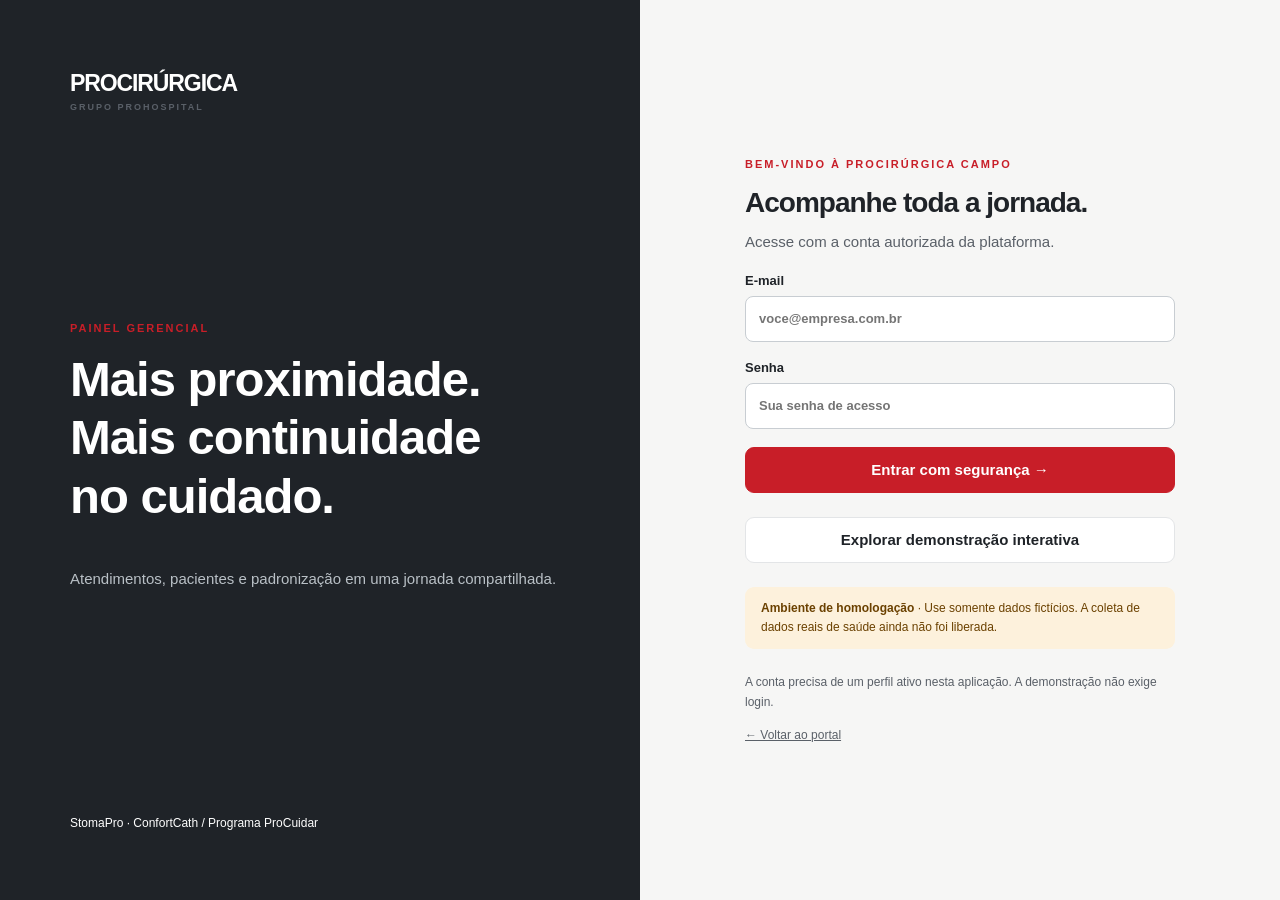
==== index.html @ dec79fa8 "feat: publicar portal de homologação Procirúrgica Campo" ====
<!doctype html><html lang="pt-BR"><head><meta charset="UTF-8"><meta name="viewport" content="width=device-width,initial-scale=1"><meta name="theme-color" content="#C81E28"><meta name="robots" content="noindex,nofollow"><meta name="description" content="Procirúrgica Campo — gestão de atendimentos, acompanhamento e padronização de produtos."><title>Procirúrgica Campo · Grupo Prohospital</title><link rel="icon" href="/icon.svg" type="image/svg+xml"><link rel="manifest" href="/manifest.webmanifest"><link rel="stylesheet" href="/style.css"></head><body><div id="app"><div class="loading">Preparando seu ambiente…</div></div><div id="toast" role="status" aria-live="polite"></div><dialog id="modal"></dialog><script type="module" src="/app.js"></script></body></html>
---- style.css ----
:root{--red:#c81e28;--ink:#1f2328;--muted:#5a6068;--bg:#f6f6f5;--line:#e3e5e7;--blue:#0e6a99;--green:#1d6b3a;font-family:Montserrat,Inter,Arial,sans-serif;color:var(--ink);background:var(--bg);font-size:15px}*{box-sizing:border-box}body{margin:0}button,input,select,textarea{font:inherit}button,a,input,select,textarea{touch-action:manipulation}button,a{transition:background .15s}a{color:inherit}button{cursor:pointer}button:disabled{cursor:not-allowed;opacity:.5}button:focus-visible,a:focus-visible,input:focus-visible,select:focus-visible,textarea:focus-visible{outline:3px solid #0e6a99;outline-offset:3px}h1,h2,h3,p{margin-top:0}h1{font-size:32px;letter-spacing:-1px;line-height:1.2}h2{font-size:21px;letter-spacing:-.4px}h3{font-size:17px}p{line-height:1.65;color:var(--muted)}.wordmark{font-size:23px;font-weight:850;letter-spacing:-1.1px;color:var(--red);text-decoration:none}.submark{display:block;font-size:9px;font-weight:700;letter-spacing:2px;color:var(--muted);margin-top:5px}.btn{min-height:46px;border:1px solid var(--line);background:white;border-radius:9px;padding:12px 18px;color:var(--ink);text-decoration:none;display:inline-flex;align-items:center;justify-content:center;gap:9px;font-weight:650}.btn:hover{background:#f1f2f1}.btn.primary{background:var(--red);color:white;border-color:var(--red)}.btn.primary:hover{background:#a8171f}.btn.blue{background:var(--blue);border-color:var(--blue);color:white}.btn.ghost{background:transparent}.badge{display:inline-flex;align-items:center;gap:6px;background:#f1f2f1;padding:6px 9px;font-size:11px;border-radius:6px;font-weight:700;white-space:nowrap}.badge.red{color:#9e1820;background:#fce8e9}.badge.blue{color:#0a4f73;background:#e3f1f8}.badge.green{color:#1d6b3a;background:#e5f4ea}.badge.amber{color:#6b4100;background:#fdf1dc}.eyebrow{text-transform:uppercase;letter-spacing:2px;font-size:11px;font-weight:800;color:var(--red);margin-bottom:16px}.row{display:flex;gap:12px;align-items:center;flex-wrap:wrap}.between{justify-content:space-between}.muted{color:var(--muted)}.small{font-size:12px}.card{background:white;border:1px solid var(--line);border-radius:15px;padding:24px}.grid{display:grid;grid-template-columns:repeat(2,minmax(0,1fr));gap:20px}.landing{max-width:1200px;margin:auto;padding:32px}.landing header{display:flex;justify-content:space-between;align-items:center;gap:24px}.hero{display:grid;grid-template-columns:1.2fr 1fr;gap:70px;align-items:center;padding:85px 0 60px}.hero h1{font-size:57px;max-width:650px;letter-spacing:-2.7px}.hero h1 em{font-style:normal;color:var(--red)}.hero p{max-width:540px;font-size:17px}.hero-art{background:var(--ink);border-radius:24px;padding:32px;position:relative;color:white}.hero-art p{color:#c1c6cc}.hero-art h2{font-size:28px}.mini-card{background:#ffffff0c;border:1px solid #ffffff24;border-radius:12px;padding:18px;margin-top:14px}.mini-card .muted{color:#b9c0c6}.mini-card strong{display:block;margin:9px 0}.path{display:flex;gap:7px;align-items:center;margin:26px 0}.path span{height:5px;flex:1;border-radius:3px;background:#ffffff26}.path span:first-child,.path span:nth-child(2){background:var(--red)}.feature-icon{font-size:24px;color:var(--red);margin-bottom:18px}.landing-footer{border-top:1px solid var(--line);padding:28px 0;display:flex;justify-content:space-between;margin-top:40px;color:var(--muted);font-size:12px}.notice{padding:12px 16px;border-radius:9px;background:#fdf1dc;color:#6b4100;line-height:1.6;font-size:12px}.login-wrap{min-height:100vh;display:grid;grid-template-columns:1fr 1fr}.login-story{background:var(--ink);padding:70px;color:white;display:flex;flex-direction:column;justify-content:space-between}.login-story h1{font-size:49px;max-width:530px}.login-story p{color:#b9c0c6}.login-story .wordmark{color:white}.login-form{display:flex;align-items:center;justify-content:center;padding:40px}.login-box{max-width:430px;width:100%}.login-box h1{font-size:28px;margin-bottom:10px}label.field{display:flex;flex-direction:column;gap:8px;font-size:13px;font-weight:650;margin:18px 0}input,select,textarea{width:100%;padding:13px;border:1px solid #c8cdd2;border-radius:8px;background:white;color:var(--ink);min-height:46px}textarea{min-height:100px;resize:vertical}label.check{display:flex;align-items:flex-start;gap:10px;font-size:13px;line-height:1.65;margin:15px 0}label.check input{width:20px;min-height:20px;flex-shrink:0;margin-top:2px;accent-color:var(--red)}.full{width:100%}.shell{display:grid;grid-template-columns:244px 1fr;min-height:100vh}.sidebar{background:white;border-right:1px solid var(--line);padding:30px 20px;display:flex;flex-direction:column;position:sticky;top:0;height:100vh}.sidebar .wordmark{font-size:21px;margin:0 7px}.workspace{margin:32px 0 18px;padding:12px;background:var(--bg);border-radius:9px;font-size:11px;line-height:1.7}.nav{display:flex;flex-direction:column;gap:6px}.nav a{text-decoration:none;min-height:46px;padding:13px 14px;font-size:13px;border-radius:9px;display:flex;gap:12px;font-weight:600;color:var(--muted)}.nav a.active{background:#fce8e9;color:#9e1820}.nav a:hover{background:var(--bg)}.sidebar-foot{margin-top:auto;padding:22px 8px 0;font-size:11px;color:var(--muted)}.main{min-width:0}.topbar{height:82px;border-bottom:1px solid var(--line);display:flex;align-items:center;justify-content:space-between;gap:20px;padding:0 36px;background:#ffffffb8}.avatar{background:var(--ink);color:white;border-radius:50%;width:35px;height:35px;display:grid;place-items:center;font-size:12px;font-weight:700}.content{padding:30px 36px;max-width:1550px;margin:auto}.page-head{display:flex;justify-content:space-between;align-items:center;gap:20px;margin-bottom:25px}.page-head h1{font-size:29px;margin-bottom:7px}.page-head p{font-size:13px;margin:0}.stats{display:grid;grid-template-columns:repeat(4,minmax(0,1fr));gap:16px;margin:24px 0}.stat{padding:22px;background:white;border:1px solid var(--line);border-radius:12px}.stat p{font-size:12px;margin-bottom:20px}.stat strong{font-size:34px;letter-spacing:-1px}.stat small{display:block;font-size:11px;color:var(--muted);margin-top:12px}.stat:first-child{border-top:3px solid var(--red)}.section-title{display:flex;justify-content:space-between;align-items:center;gap:12px;margin-bottom:20px}.section-title h2{margin:0}.bar{height:8px;background:#f1f2f1;border-radius:6px;overflow:hidden;margin:10px 0 18px}.bar i{display:block;height:100%;background:var(--red);width:0}.empty{text-align:center;padding:38px 24px;color:var(--muted)}.empty strong{display:block;color:var(--ink);margin:12px;font-size:16px}.table-wrap{overflow:auto}table{width:100%;border-collapse:collapse;text-align:left;font-size:12px;white-space:nowrap}th{font-size:10px;text-transform:uppercase;letter-spacing:.7px;color:var(--muted);background:var(--bg)}td,th{padding:15px;border-bottom:1px solid var(--line)}td b{font-size:13px}.toolbar{display:flex;gap:12px;margin-bottom:20px}.toolbar input{max-width:350px}.toolbar select{max-width:210px}.list-item{padding:17px 0;border-bottom:1px solid var(--line)}.list-item:last-child{border:0}.list-item strong{font-size:13px}.list-item p{margin:7px 0 0;font-size:12px}.cards-3{display:grid;grid-template-columns:repeat(3,minmax(0,1fr));gap:16px}.action-card{display:block;text-decoration:none;border-top:3px solid var(--red)}.action-card.blue{border-color:var(--blue)}.action-card h2{margin:20px 0 10px}.action-card p{font-size:12px}.loading{padding:70px;text-align:center}dialog{border:0;border-radius:16px;padding:0;max-width:820px;width:calc(100% - 30px);max-height:91vh;box-shadow:0 20px 100px #0004}dialog::backdrop{background:#11182780}.modal-head{padding:24px;border-bottom:1px solid var(--line);display:flex;justify-content:space-between;align-items:center}.modal-head h2{margin:0}.modal-body{padding:0 24px 24px}.modal-actions{display:flex;justify-content:flex-end;gap:12px;margin-top:24px}.form-grid{display:grid;grid-template-columns:repeat(2,minmax(0,1fr));gap:0 20px}.form-grid .wide{grid-column:1/-1}fieldset{border:1px solid var(--line);border-radius:10px;margin:18px 0;padding:16px}legend{font-size:13px;font-weight:700}#toast{display:none;position:fixed;bottom:25px;right:25px;max-width:430px;background:var(--ink);color:white;padding:16px 22px;border-radius:12px;z-index:1000;box-shadow:0 5px 20px #0002}#toast.show{display:block}.mobile-only{display:none}.space-top{margin-top:24px}.settings-row{padding:18px 0;border-bottom:1px solid var(--line);display:flex;justify-content:space-between;gap:20px}.settings-row p{font-size:12px;margin:5px 0 0}.chips{display:flex;flex-wrap:wrap;gap:8px}.chips .check{margin:0;border:1px solid var(--line);padding:10px 12px;border-radius:8px}.detail-grid{display:grid;grid-template-columns:1fr 1fr;gap:16px}.detail-grid p{font-size:13px;margin:0}.detail-grid b{display:block;margin-bottom:8px;color:var(--ink)}.online{display:inline-flex;gap:6px;align-items:center;font-size:11px;color:var(--green)}.online:before{content:'';width:6px;height:6px;background:currentColor;border-radius:50%}.off{color:#6b4100}.version{font-size:10px;letter-spacing:.6px;color:var(--muted)}
@media(max-width:1050px){.stats{grid-template-columns:repeat(2,minmax(0,1fr))}.hero{gap:30px}.hero h1{font-size:45px}.shell{grid-template-columns:210px 1fr}.content{padding:24px}.topbar{padding:0 24px}.cards-3{grid-template-columns:1fr}.login-story{padding:40px}.login-story h1{font-size:39px}}
@media(max-width:760px){.landing{padding:24px}.landing header .small{display:none}.hero{grid-template-columns:1fr;padding:50px 0 35px;gap:28px}.hero h1{font-size:40px}.hero-art{padding:24px}.grid,.login-wrap,.form-grid,.detail-grid{grid-template-columns:1fr}.login-story{display:none}.login-form{min-height:100vh;padding:25px}.shell{display:block}.sidebar{height:auto;position:static;padding:20px 16px 10px;border-right:0}.workspace,.sidebar-foot{display:none}.nav{flex-direction:row;overflow:auto;margin-top:20px}.nav a{white-space:nowrap;padding:12px;font-size:12px}.topbar{height:auto;min-height:65px;padding:12px 20px}.topbar .hide-mobile{display:none}.content{padding:22px 16px}.page-head{align-items:flex-start}.page-head h1{font-size:25px}.page-head .btn{font-size:12px;padding:10px}.stats{gap:10px}.stat{padding:16px}.stat strong{font-size:28px}.card{padding:19px}.mobile-only{display:block}.toolbar{flex-wrap:wrap}.toolbar input,.toolbar select{max-width:none}.landing-footer{gap:20px}.modal-head{padding:18px}.modal-body{padding:0 18px 20px}.settings-row{flex-direction:column;gap:10px}.version{display:none}}
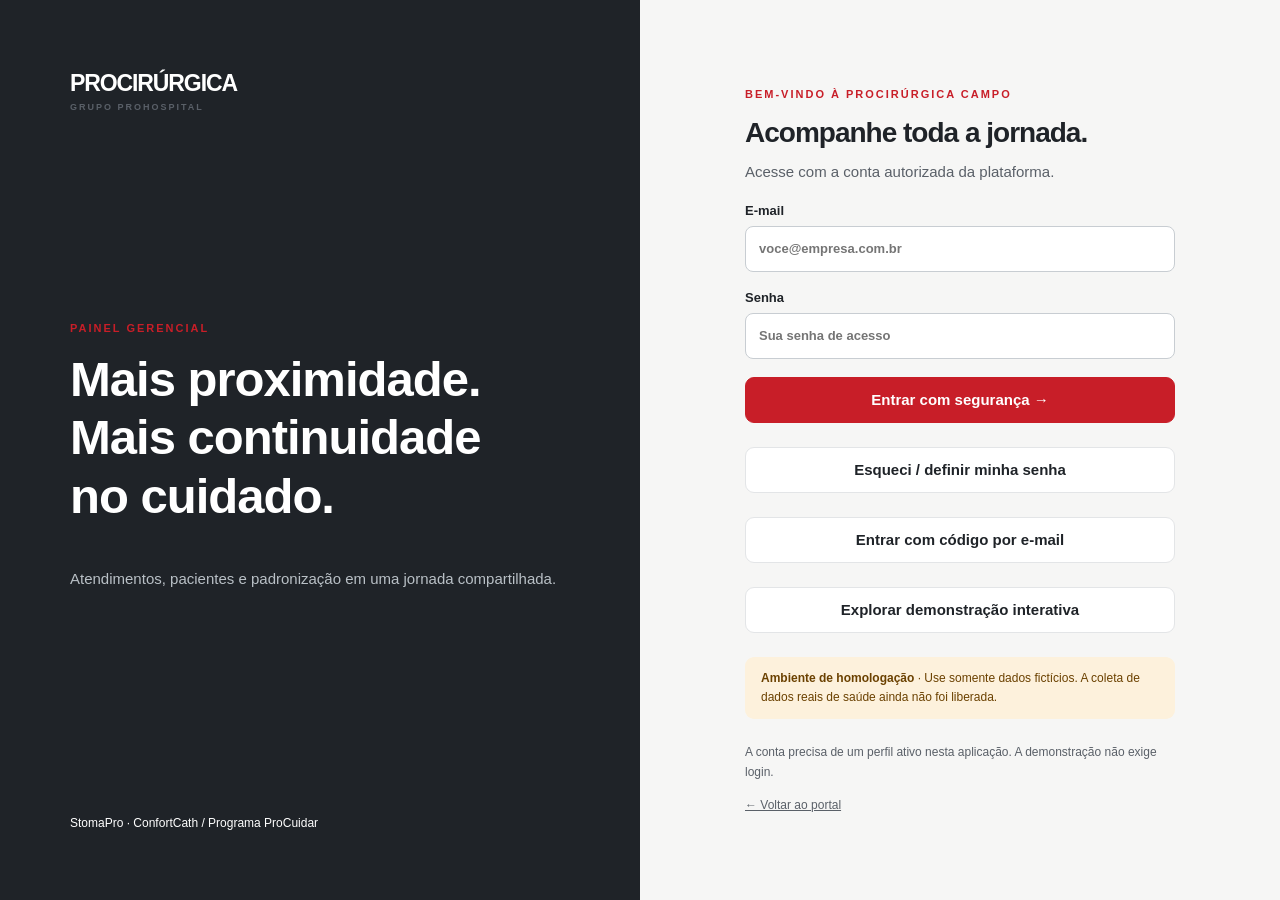
==== commit 67cb4136: "test: validar gravação das fichas em navegador e atualizar cache PWA" ====
--- a/index.html
+++ b/index.html
@@ -1 +1 @@
-<!doctype html><html lang="pt-BR"><head><meta charset="UTF-8"><meta name="viewport" content="width=device-width,initial-scale=1"><meta name="theme-color" content="#C81E28"><meta name="robots" content="noindex,nofollow"><meta name="description" content="Procirúrgica Campo — gestão de atendimentos, acompanhamento e padronização de produtos."><title>Procirúrgica Campo · Grupo Prohospital</title><link rel="icon" href="/icon.svg" type="image/svg+xml"><link rel="manifest" href="/manifest.webmanifest"><link rel="stylesheet" href="/style.css"></head><body><div id="app"><div class="loading">Preparando seu ambiente…</div></div><div id="toast" role="status" aria-live="polite"></div><dialog id="modal"></dialog><script type="module" src="/app.js"></script></body></html>
+<!doctype html><html lang="pt-BR"><head><meta charset="UTF-8"><meta name="viewport" content="width=device-width,initial-scale=1"><meta name="theme-color" content="#C81E28"><meta name="robots" content="noindex,nofollow"><meta name="description" content="Procirúrgica Campo — gestão de atendimentos, acompanhamento e padronização de produtos."><title>ProCuidar · Grupo Prohospital</title><link rel="icon" href="/icon.svg" type="image/svg+xml"><link rel="manifest" href="/manifest.webmanifest"><link rel="stylesheet" href="/style.css"></head><body><div id="app"><div class="loading">Preparando seu ambiente…</div></div><div id="toast" role="status" aria-live="polite"></div><dialog id="modal"></dialog><script type="module" src="/app.js"></script></body></html>
--- a/style.css
+++ b/style.css
@@ -1,3 +1,17 @@
-:root{--red:#c81e28;--ink:#1f2328;--muted:#5a6068;--bg:#f6f6f5;--line:#e3e5e7;--blue:#0e6a99;--green:#1d6b3a;font-family:Montserrat,Inter,Arial,sans-serif;color:var(--ink);background:var(--bg);font-size:15px}*{box-sizing:border-box}body{margin:0}button,input,select,textarea{font:inherit}button,a,input,select,textarea{touch-action:manipulation}button,a{transition:background .15s}a{color:inherit}button{cursor:pointer}button:disabled{cursor:not-allowed;opacity:.5}button:focus-visible,a:focus-visible,input:focus-visible,select:focus-visible,textarea:focus-visible{outline:3px solid #0e6a99;outline-offset:3px}h1,h2,h3,p{margin-top:0}h1{font-size:32px;letter-spacing:-1px;line-height:1.2}h2{font-size:21px;letter-spacing:-.4px}h3{font-size:17px}p{line-height:1.65;color:var(--muted)}.wordmark{font-size:23px;font-weight:850;letter-spacing:-1.1px;color:var(--red);text-decoration:none}.submark{display:block;font-size:9px;font-weight:700;letter-spacing:2px;color:var(--muted);margin-top:5px}.btn{min-height:46px;border:1px solid var(--line);background:white;border-radius:9px;padding:12px 18px;color:var(--ink);text-decoration:none;display:inline-flex;align-items:center;justify-content:center;gap:9px;font-weight:650}.btn:hover{background:#f1f2f1}.btn.primary{background:var(--red);color:white;border-color:var(--red)}.btn.primary:hover{background:#a8171f}.btn.blue{background:var(--blue);border-color:var(--blue);color:white}.btn.ghost{background:transparent}.badge{display:inline-flex;align-items:center;gap:6px;background:#f1f2f1;padding:6px 9px;font-size:11px;border-radius:6px;font-weight:700;white-space:nowrap}.badge.red{color:#9e1820;background:#fce8e9}.badge.blue{color:#0a4f73;background:#e3f1f8}.badge.green{color:#1d6b3a;background:#e5f4ea}.badge.amber{color:#6b4100;background:#fdf1dc}.eyebrow{text-transform:uppercase;letter-spacing:2px;font-size:11px;font-weight:800;color:var(--red);margin-bottom:16px}.row{display:flex;gap:12px;align-items:center;flex-wrap:wrap}.between{justify-content:space-between}.muted{color:var(--muted)}.small{font-size:12px}.card{background:white;border:1px solid var(--line);border-radius:15px;padding:24px}.grid{display:grid;grid-template-columns:repeat(2,minmax(0,1fr));gap:20px}.landing{max-width:1200px;margin:auto;padding:32px}.landing header{display:flex;justify-content:space-between;align-items:center;gap:24px}.hero{display:grid;grid-template-columns:1.2fr 1fr;gap:70px;align-items:center;padding:85px 0 60px}.hero h1{font-size:57px;max-width:650px;letter-spacing:-2.7px}.hero h1 em{font-style:normal;color:var(--red)}.hero p{max-width:540px;font-size:17px}.hero-art{background:var(--ink);border-radius:24px;padding:32px;position:relative;color:white}.hero-art p{color:#c1c6cc}.hero-art h2{font-size:28px}.mini-card{background:#ffffff0c;border:1px solid #ffffff24;border-radius:12px;padding:18px;margin-top:14px}.mini-card .muted{color:#b9c0c6}.mini-card strong{display:block;margin:9px 0}.path{display:flex;gap:7px;align-items:center;margin:26px 0}.path span{height:5px;flex:1;border-radius:3px;background:#ffffff26}.path span:first-child,.path span:nth-child(2){background:var(--red)}.feature-icon{font-size:24px;color:var(--red);margin-bottom:18px}.landing-footer{border-top:1px solid var(--line);padding:28px 0;display:flex;justify-content:space-between;margin-top:40px;color:var(--muted);font-size:12px}.notice{padding:12px 16px;border-radius:9px;background:#fdf1dc;color:#6b4100;line-height:1.6;font-size:12px}.login-wrap{min-height:100vh;display:grid;grid-template-columns:1fr 1fr}.login-story{background:var(--ink);padding:70px;color:white;display:flex;flex-direction:column;justify-content:space-between}.login-story h1{font-size:49px;max-width:530px}.login-story p{color:#b9c0c6}.login-story .wordmark{color:white}.login-form{display:flex;align-items:center;justify-content:center;padding:40px}.login-box{max-width:430px;width:100%}.login-box h1{font-size:28px;margin-bottom:10px}label.field{display:flex;flex-direction:column;gap:8px;font-size:13px;font-weight:650;margin:18px 0}input,select,textarea{width:100%;padding:13px;border:1px solid #c8cdd2;border-radius:8px;background:white;color:var(--ink);min-height:46px}textarea{min-height:100px;resize:vertical}label.check{display:flex;align-items:flex-start;gap:10px;font-size:13px;line-height:1.65;margin:15px 0}label.check input{width:20px;min-height:20px;flex-shrink:0;margin-top:2px;accent-color:var(--red)}.full{width:100%}.shell{display:grid;grid-template-columns:244px 1fr;min-height:100vh}.sidebar{background:white;border-right:1px solid var(--line);padding:30px 20px;display:flex;flex-direction:column;position:sticky;top:0;height:100vh}.sidebar .wordmark{font-size:21px;margin:0 7px}.workspace{margin:32px 0 18px;padding:12px;background:var(--bg);border-radius:9px;font-size:11px;line-height:1.7}.nav{display:flex;flex-direction:column;gap:6px}.nav a{text-decoration:none;min-height:46px;padding:13px 14px;font-size:13px;border-radius:9px;display:flex;gap:12px;font-weight:600;color:var(--muted)}.nav a.active{background:#fce8e9;color:#9e1820}.nav a:hover{background:var(--bg)}.sidebar-foot{margin-top:auto;padding:22px 8px 0;font-size:11px;color:var(--muted)}.main{min-width:0}.topbar{height:82px;border-bottom:1px solid var(--line);display:flex;align-items:center;justify-content:space-between;gap:20px;padding:0 36px;background:#ffffffb8}.avatar{background:var(--ink);color:white;border-radius:50%;width:35px;height:35px;display:grid;place-items:center;font-size:12px;font-weight:700}.content{padding:30px 36px;max-width:1550px;margin:auto}.page-head{display:flex;justify-content:space-between;align-items:center;gap:20px;margin-bottom:25px}.page-head h1{font-size:29px;margin-bottom:7px}.page-head p{font-size:13px;margin:0}.stats{display:grid;grid-template-columns:repeat(4,minmax(0,1fr));gap:16px;margin:24px 0}.stat{padding:22px;background:white;border:1px solid var(--line);border-radius:12px}.stat p{font-size:12px;margin-bottom:20px}.stat strong{font-size:34px;letter-spacing:-1px}.stat small{display:block;font-size:11px;color:var(--muted);margin-top:12px}.stat:first-child{border-top:3px solid var(--red)}.section-title{display:flex;justify-content:space-between;align-items:center;gap:12px;margin-bottom:20px}.section-title h2{margin:0}.bar{height:8px;background:#f1f2f1;border-radius:6px;overflow:hidden;margin:10px 0 18px}.bar i{display:block;height:100%;background:var(--red);width:0}.empty{text-align:center;padding:38px 24px;color:var(--muted)}.empty strong{display:block;color:var(--ink);margin:12px;font-size:16px}.table-wrap{overflow:auto}table{width:100%;border-collapse:collapse;text-align:left;font-size:12px;white-space:nowrap}th{font-size:10px;text-transform:uppercase;letter-spacing:.7px;color:var(--muted);background:var(--bg)}td,th{padding:15px;border-bottom:1px solid var(--line)}td b{font-size:13px}.toolbar{display:flex;gap:12px;margin-bottom:20px}.toolbar input{max-width:350px}.toolbar select{max-width:210px}.list-item{padding:17px 0;border-bottom:1px solid var(--line)}.list-item:last-child{border:0}.list-item strong{font-size:13px}.list-item p{margin:7px 0 0;font-size:12px}.cards-3{display:grid;grid-template-columns:repeat(3,minmax(0,1fr));gap:16px}.action-card{display:block;text-decoration:none;border-top:3px solid var(--red)}.action-card.blue{border-color:var(--blue)}.action-card h2{margin:20px 0 10px}.action-card p{font-size:12px}.loading{padding:70px;text-align:center}dialog{border:0;border-radius:16px;padding:0;max-width:820px;width:calc(100% - 30px);max-height:91vh;box-shadow:0 20px 100px #0004}dialog::backdrop{background:#11182780}.modal-head{padding:24px;border-bottom:1px solid var(--line);display:flex;justify-content:space-between;align-items:center}.modal-head h2{margin:0}.modal-body{padding:0 24px 24px}.modal-actions{display:flex;justify-content:flex-end;gap:12px;margin-top:24px}.form-grid{display:grid;grid-template-columns:repeat(2,minmax(0,1fr));gap:0 20px}.form-grid .wide{grid-column:1/-1}fieldset{border:1px solid var(--line);border-radius:10px;margin:18px 0;padding:16px}legend{font-size:13px;font-weight:700}#toast{display:none;position:fixed;bottom:25px;right:25px;max-width:430px;background:var(--ink);color:white;padding:16px 22px;border-radius:12px;z-index:1000;box-shadow:0 5px 20px #0002}#toast.show{display:block}.mobile-only{display:none}.space-top{margin-top:24px}.settings-row{padding:18px 0;border-bottom:1px solid var(--line);display:flex;justify-content:space-between;gap:20px}.settings-row p{font-size:12px;margin:5px 0 0}.chips{display:flex;flex-wrap:wrap;gap:8px}.chips .check{margin:0;border:1px solid var(--line);padding:10px 12px;border-radius:8px}.detail-grid{display:grid;grid-template-columns:1fr 1fr;gap:16px}.detail-grid p{font-size:13px;margin:0}.detail-grid b{display:block;margin-bottom:8px;color:var(--ink)}.online{display:inline-flex;gap:6px;align-items:center;font-size:11px;color:var(--green)}.online:before{content:'';width:6px;height:6px;background:currentColor;border-radius:50%}.off{color:#6b4100}.version{font-size:10px;letter-spacing:.6px;color:var(--muted)}
-@media(max-width:1050px){.stats{grid-template-columns:repeat(2,minmax(0,1fr))}.hero{gap:30px}.hero h1{font-size:45px}.shell{grid-template-columns:210px 1fr}.content{padding:24px}.topbar{padding:0 24px}.cards-3{grid-template-columns:1fr}.login-story{padding:40px}.login-story h1{font-size:39px}}
-@media(max-width:760px){.landing{padding:24px}.landing header .small{display:none}.hero{grid-template-columns:1fr;padding:50px 0 35px;gap:28px}.hero h1{font-size:40px}.hero-art{padding:24px}.grid,.login-wrap,.form-grid,.detail-grid{grid-template-columns:1fr}.login-story{display:none}.login-form{min-height:100vh;padding:25px}.shell{display:block}.sidebar{height:auto;position:static;padding:20px 16px 10px;border-right:0}.workspace,.sidebar-foot{display:none}.nav{flex-direction:row;overflow:auto;margin-top:20px}.nav a{white-space:nowrap;padding:12px;font-size:12px}.topbar{height:auto;min-height:65px;padding:12px 20px}.topbar .hide-mobile{display:none}.content{padding:22px 16px}.page-head{align-items:flex-start}.page-head h1{font-size:25px}.page-head .btn{font-size:12px;padding:10px}.stats{gap:10px}.stat{padding:16px}.stat strong{font-size:28px}.card{padding:19px}.mobile-only{display:block}.toolbar{flex-wrap:wrap}.toolbar input,.toolbar select{max-width:none}.landing-footer{gap:20px}.modal-head{padding:18px}.modal-body{padding:0 18px 20px}.settings-row{flex-direction:column;gap:10px}.version{display:none}}
+:root{--red:#c81e28;--ink:#1f2328;--muted:#5a6068;--bg:#f6f6f5;--line:#e3e5e7;--blue:#0e6a99;--green:#1d6b3a;font-family:Montserrat,Inter,Arial,sans-serif;color:var(--ink);background:var(--bg);font-size:15px}*{box-sizing:border-box}body{margin:0}button,input,select,textarea{font:inherit}button,a,input,select,textarea{touch-action:manipulation}button,a{transition:background .15s}a{color:inherit}button{cursor:pointer}button:disabled{cursor:not-allowed;opacity:.5}button:focus-visible,a:focus-visible,input:focus-visible,select:focus-visible,textarea:focus-visible{outline:3px solid #0e6a99;outline-offset:3px}h1,h2,h3,p{margin-top:0}h1{font-size:32px;letter-spacing:-1px;line-height:1.2}h2{font-size:21px;letter-spacing:-.4px}h3{font-size:17px}p{line-height:1.65;color:var(--muted)}.wordmark{font-size:23px;font-weight:850;letter-spacing:-1.1px;color:var(--red);text-decoration:none}.submark{display:block;font-size:9px;font-weight:700;letter-spacing:2px;color:var(--muted);margin-top:5px}.btn{min-height:46px;border:1px solid var(--line);background:white;border-radius:9px;padding:12px 18px;color:var(--ink);text-decoration:none;display:inline-flex;align-items:center;justify-content:center;gap:9px;font-weight:650}.btn:hover{background:#f1f2f1}.btn.primary{background:var(--red);color:white;border-color:var(--red)}.btn.primary:hover{background:#a8171f}.btn.blue{background:var(--blue);border-color:var(--blue);color:white}.btn.ghost{background:transparent}.badge{display:inline-flex;align-items:center;gap:6px;background:#f1f2f1;padding:6px 9px;font-size:11px;border-radius:6px;font-weight:700;white-space:nowrap}.badge.red{color:#9e1820;background:#fce8e9}.badge.blue{color:#0a4f73;background:#e3f1f8}.badge.green{color:#1d6b3a;background:#e5f4ea}.badge.amber{color:#6b4100;background:#fdf1dc}.eyebrow{text-transform:uppercase;letter-spacing:2px;font-size:11px;font-weight:800;color:var(--red);margin-bottom:16px}.row{display:flex;gap:12px;align-items:center;flex-wrap:wrap}.between{justify-content:space-between}.muted{color:var(--muted)}.small{font-size:12px}.card{background:white;border:1px solid var(--line);border-radius:15px;padding:24px}.grid{display:grid;grid-template-columns:repeat(2,minmax(0,1fr));gap:20px}.landing{max-width:1200px;margin:auto;padding:32px}.landing header{display:flex;justify-content:space-between;align-items:center;gap:24px}.hero{display:grid;grid-template-columns:1.2fr 1fr;gap:70px;align-items:center;padding:85px 0 60px}.hero h1{font-size:57px;max-width:650px;letter-spacing:-2.7px}.hero h1 em{font-style:normal;color:var(--red)}.hero p{max-width:540px;font-size:17px}.hero-art{background:var(--ink);border-radius:24px;padding:32px;position:relative;color:white}.hero-art p{color:#c1c6cc}.hero-art h2{font-size:28px}.mini-card{background:#ffffff0c;border:1px solid #ffffff24;border-radius:12px;padding:18px;margin-top:14px}.mini-card .muted{color:#b9c0c6}.mini-card strong{display:block;margin:9px 0}.path{display:flex;gap:7px;align-items:center;margin:26px 0}.path span{height:5px;flex:1;border-radius:3px;background:#ffffff26}.path span:first-child,.path span:nth-child(2){background:var(--red)}.feature-icon{font-size:24px;color:var(--red);margin-bottom:18px}.landing-footer{border-top:1px solid var(--line);padding:28px 0;display:flex;justify-content:space-between;margin-top:40px;color:var(--muted);font-size:12px}.notice{padding:12px 16px;border-radius:9px;background:#fdf1dc;color:#6b4100;line-height:1.6;font-size:12px}.login-wrap{min-height:100vh;display:grid;grid-template-columns:1fr 1fr}.login-story{background:var(--ink);padding:70px;color:white;display:flex;flex-direction:column;justify-content:space-between}.login-story h1{font-size:49px;max-width:530px}.login-story p{color:#b9c0c6}.login-story .wordmark{color:white}.login-form{display:flex;align-items:center;justify-content:center;padding:40px}.login-box{max-width:430px;width:100%}.login-box h1{font-size:28px;margin-bottom:10px}label.field{display:flex;flex-direction:column;gap:8px;font-size:13px;font-weight:650;margin:18px 0}input,select,textarea{width:100%;padding:13px;border:1px solid #c8cdd2;border-radius:8px;background:white;color:var(--ink);min-height:46px}textarea{min-height:100px;resize:vertical}label.check{display:flex;align-items:flex-start;gap:10px;font-size:13px;line-height:1.65;margin:15px 0}label.check input{width:20px;min-height:20px;flex-shrink:0;margin-top:2px;accent-color:var(--red)}.full{width:100%}.shell{display:grid;grid-template-columns:244px 1fr;min-height:100vh}.sidebar{background:white;border-right:1px solid var(--line);padding:30px 20px;display:flex;flex-direction:column;position:sticky;top:0;height:100vh}.sidebar .wordmark{font-size:21px;margin:0 7px}.workspace{margin:32px 0 18px;padding:12px;background:var(--bg);border-radius:9px;font-size:11px;line-height:1.7}.nav{display:flex;flex-direction:column;gap:6px}.nav a{text-decoration:none;min-height:46px;padding:13px 14px;font-size:13px;border-radius:9px;display:flex;gap:12px;font-weight:600;color:var(--muted)}.nav a.active{background:#fce8e9;color:#9e1820}.nav a:hover{background:var(--bg)}.sidebar-foot{margin-top:auto;padding:22px 8px 0;font-size:11px;color:var(--muted)}.main{min-width:0}.topbar{height:82px;border-bottom:1px solid var(--line);display:flex;align-items:center;justify-content:space-between;gap:20px;padding:0 36px;background:#ffffffb8}.avatar{background:var(--ink);color:white;border-radius:50%;width:35px;height:35px;display:grid;place-items:center;font-size:12px;font-weight:700}.content{padding:30px 36px;max-width:1550px;margin:auto}.page-head{display:flex;justify-content:space-between;align-items:center;gap:20px;margin-bottom:25px}.page-head h1{font-size:29px;margin-bottom:7px}.page-head p{font-size:13px;margin:0}.stats{display:grid;grid-template-columns:repeat(4,minmax(0,1fr));gap:16px;margin:24px 0}.stat{padding:22px;background:white;border:1px solid var(--line);border-radius:12px}.stat p{font-size:12px;margin-bottom:20px}.stat strong{font-size:34px;letter-spacing:-1px}.stat small{display:block;font-size:11px;color:var(--muted);margin-top:12px}.stat:first-child{border-top:3px solid var(--red)}.section-title{display:flex;justify-content:space-between;align-items:center;gap:12px;margin-bottom:20px}.section-title h2{margin:0}.bar{height:8px;background:#f1f2f1;border-radius:6px;overflow:hidden;margin:10px 0 18px}.bar i{display:block;height:100%;background:var(--red);width:0}.empty{text-align:center;padding:38px 24px;color:var(--muted)}.empty strong{display:block;color:var(--ink);margin:12px;font-size:16px}.table-wrap{overflow:auto}table{width:100%;border-collapse:collapse;text-align:left;font-size:12px;white-space:nowrap}th{font-size:10px;text-transform:uppercase;letter-spacing:.7px;color:var(--muted);background:var(--bg)}td,th{padding:15px;border-bottom:1px solid var(--line)}td b{font-size:13px}.toolbar{display:flex;gap:12px;margin-bottom:20px}.toolbar input{max-width:350px}.toolbar select{max-width:210px}.list-item{padding:17px 0;border-bottom:1px solid var(--line)}.list-item:last-child{border:0}.list-item strong{font-size:13px}.list-item p{margin:7px 0 0;font-size:12px}.cards-3{display:grid;grid-template-columns:repeat(3,minmax(0,1fr));gap:16px}.action-card{display:block;text-decoration:none;border-top:3px solid var(--red)}.action-card.blue{border-color:var(--blue)}.action-card h2{margin:20px 0 10px}.action-card p{font-size:12px}.loading{padding:70px;text-align:center}dialog{border:0;border-radius:16px;padding:0;max-width:820px;width:calc(100% - 30px);max-height:91vh;box-shadow:0 20px 100px #0004}dialog::backdrop{background:#11182780}.modal-head{padding:24px;border-bottom:1px solid var(--line);display:flex;justify-content:space-between;align-items:center}.modal-head h2{margin:0}.modal-body{padding:0 24px 24px}.modal-actions{display:flex;justify-content:flex-end;gap:12px;margin-top:24px}.form-grid{display:grid;grid-template-columns:repeat(2,minmax(0,1fr));gap:0 20px}.form-grid .wide{grid-column:1/-1}fieldset{border:1px solid var(--line);border-radius:10px;margin:18px 0;padding:16px}legend{font-size:13px;font-weight:700}#toast{display:none;position:fixed;bottom:25px;right:25px;max-width:430px;background:var(--ink);color:white;padding:16px 22px;border-radius:12px;z-index:1000;box-shadow:0 5px 20px #0002}#toast.show{display:block}.mobile-only{display:none}.space-top{margin-top:24px}.settings-row{padding:18px 0;border-bottom:1px solid var(--line);display:flex;justify-content:space-between;gap:20px}.settings-row p{font-size:12px;margin:5px 0 0}.chips{display:flex;flex-wrap:wrap;gap:8px}.chips .check{margin:0;border:1px solid var(--line);padding:10px 12px;border-radius:8px}.detail-grid{display:grid;grid-template-columns:1fr 1fr;gap:16px}.detail-grid p{font-size:13px;margin:0}.detail-grid b{display:block;margin-bottom:8px;color:var(--ink)}.online{display:inline-flex;gap:6px;align-items:center;font-size:11px;color:var(--green)}.online:before{content:'';width:6px;height:6px;background:currentColor;border-radius:50%}.off{color:#6b4100}.version{font-size:10px;letter-spacing:.6px;color:var(--muted)}
+@media(max-width:1050px){.stats{grid-template-columns:repeat(2,minmax(0,1fr))}.hero{gap:30px}.hero h1{font-size:45px}.shell{grid-template-columns:210px 1fr}.content{padding:24px}.topbar{padding:0 24px}.cards-3{grid-template-columns:1fr}.login-story{padding:40px}.login-story h1{font-size:39px}}
+@media(max-width:760px){.landing{padding:24px}.landing header .small{display:none}.hero{grid-template-columns:1fr;padding:50px 0 35px;gap:28px}.hero h1{font-size:40px}.hero-art{padding:24px}.grid,.login-wrap,.form-grid,.detail-grid{grid-template-columns:1fr}.login-story{display:none}.login-form{min-height:100vh;padding:25px}.shell{display:block}.sidebar{height:auto;position:static;padding:20px 16px 10px;border-right:0}.workspace,.sidebar-foot{display:none}.nav{flex-direction:row;overflow:auto;margin-top:20px}.nav a{white-space:nowrap;padding:12px;font-size:12px}.topbar{height:auto;min-height:65px;padding:12px 20px}.topbar .hide-mobile{display:none}.content{padding:22px 16px}.page-head{align-items:flex-start}.page-head h1{font-size:25px}.page-head .btn{font-size:12px;padding:10px}.stats{gap:10px}.stat{padding:16px}.stat strong{font-size:28px}.card{padding:19px}.mobile-only{display:block}.toolbar{flex-wrap:wrap}.toolbar input,.toolbar select{max-width:none}.landing-footer{gap:20px}.modal-head{padding:18px}.modal-body{padding:0 18px 20px}.settings-row{flex-direction:column;gap:10px}.version{display:none}}
+
+[hidden]{display:none!important}
+
+.prontuario-midia{display:block;width:100%;max-height:65vh;object-fit:contain;background:#f3f5f7;border-radius:12px}
+
+.modal-head{position:sticky;top:0;background:white;z-index:3}
+.modal-body{overflow-wrap:anywhere}.form-grid>*,fieldset{min-width:0}.texto-prontuario{white-space:pre-wrap}
+@media(max-width:760px){
+ .patient-table,.patient-table tbody,.patient-table tr,.patient-table td{display:block;width:100%;white-space:normal}
+ .patient-table thead{position:absolute;width:1px;height:1px;overflow:hidden;clip-path:inset(50%)}
+ .patient-table tbody tr{border:1px solid var(--line);border-radius:12px;padding:10px;margin:12px 0;background:#fff}
+ .patient-table td{border:0;padding:8px 6px}.patient-table td:before{content:attr(data-label);display:block;color:var(--muted);font-size:10px;font-weight:700;text-transform:uppercase;margin-bottom:5px}
+ .patient-table td:last-child .btn{width:100%}.toolbar{flex-wrap:wrap}.toolbar label.field{flex:1 1 180px;min-width:0;margin:8px 0}
+}
